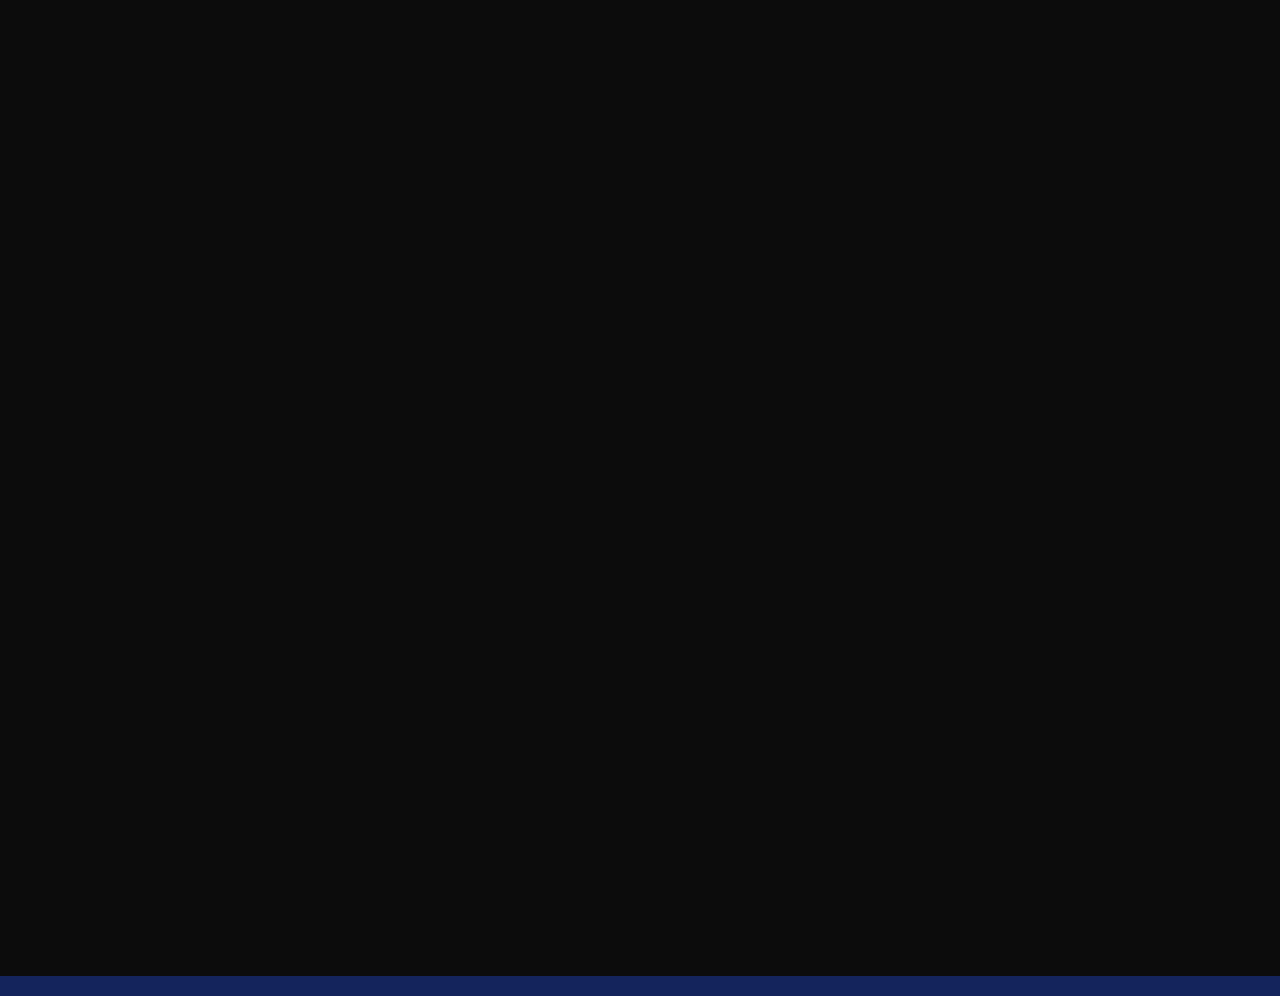
==== account.html @ 0c01b0b9 "Add files via upload" ====
<!DOCTYPE html>
<html lang="ja">
<head>
<meta charset="UTF-8">
<meta name="viewport" content="width=device-width, initial-scale=1.0, viewport-fit=cover">
<title>アカウント | ソノサポ</title>
<link rel="manifest" href="manifest.json">
<meta name="theme-color" content="#0C0C0C">
<meta name="apple-mobile-web-app-capable" content="yes">
<meta name="apple-mobile-web-app-status-bar-style" content="black-translucent">
<link rel="apple-touch-icon" href="assets/apple-touch-icon.png">
<link rel="icon" href="assets/favicon-64.png">
<link rel="preconnect" href="https://fonts.googleapis.com">
<link href="https://fonts.googleapis.com/css2?family=Bebas+Neue&family=Noto+Sans+JP:wght@400;500;700;900&family=JetBrains+Mono:wght@400;600&display=swap" rel="stylesheet">
<link rel="stylesheet" href="common.css">
<script src="https://cdn.jsdelivr.net/npm/@supabase/supabase-js@2.117.3"></script>
<script src="config.js"></script>
<script src="common.js"></script>
<style>
.box{background:var(--dark);border:1px solid var(--border);border-radius:16px;padding:16px;margin-bottom:14px;}
.box h2{font-size:14px;font-weight:800;margin-bottom:4px;}
.box .hint{margin-top:2px;}
.me{display:flex;align-items:center;gap:12px;margin-bottom:6px;}
.me .av{width:52px;height:52px;border-radius:50%;background:var(--orange);color:var(--black);font-weight:900;font-size:21px;display:flex;align-items:center;justify-content:center;flex-shrink:0;}
.me .nm{font-size:17px;font-weight:800;}
.me .un{font-size:12px;color:var(--muted);}
.kv{display:flex;justify-content:space-between;gap:10px;font-size:13px;padding:8px 0;border-top:1px solid var(--border);}
.kv span:first-child{color:var(--muted);}
.back{display:inline-flex;align-items:center;gap:2px;font-size:12px;font-weight:700;color:var(--muted);text-decoration:none;border:1px solid var(--border);border-radius:999px;padding:5px 11px 5px 7px;}
</style>
</head>
<body>

<div class="page-head">
  <div><a class="back" href="index.html"><svg width="16" height="16" viewBox="0 0 24 24" fill="none"><path d="M15 6l-6 6 6 6" stroke="currentColor" stroke-width="2.2" stroke-linecap="round" stroke-linejoin="round"/></svg>ホーム</a>
  <div class="page-title" style="margin-top:10px;">アカウント</div></div>
</div>

<div class="wrap">
  <!-- パスワード再設定（メールのリンクから来たとき） -->
  <div class="box hidden" id="recover-box" style="border-color:rgba(255,147,5,.5);">
    <h2>新しいパスワードを決める</h2>
    <label class="label">新しいパスワード（8文字以上）</label>
    <input class="field" type="password" id="rc-pass" autocomplete="new-password">
    <div class="msg" id="rc-msg"></div>
    <button class="btn" style="margin-top:12px;" id="rc-btn">保存する</button>
  </div>

  <div class="box">
    <div class="me"><div class="av" id="av"></div><div><div class="nm" id="nm"></div><div class="un" id="un"></div></div></div>
    <div class="kv"><span>大学</span><span id="kv-univ"></span></div>
    <div class="kv"><span>役割</span><span id="kv-role"></span></div>
  </div>

  <div class="box">
    <h2>プロフィール</h2>
    <label class="label">名前</label>
    <input class="field" id="p-name" maxlength="30">
    <div id="p-year-wrap"><label class="label">学年</label><select class="field" id="p-year"></select></div>
    <div class="hint">これから投稿するものに使われます（これまでの投稿の名前は変わりません）。</div>
    <div class="msg" id="p-msg"></div>
    <button class="btn" style="margin-top:12px;" id="p-save">保存する</button>
  </div>

  <div class="box hidden" id="group-box">
    <h2>団体名（エコー部の名前）</h2>
    <div class="hint">確認者（指導医）が、自分の大学の団体名を登録できます。ホームや「全国のエコー部」に表示されます。</div>
    <input class="field" id="g-name" maxlength="40" placeholder="例：K-PICS" style="margin-top:10px;">
    <div class="msg" id="g-msg"></div>
    <button class="btn" style="margin-top:12px;" id="g-save">保存する</button>
  </div>

  <div class="box" id="email-box">
    <h2>機種変更に備える（任意）</h2>
    <div id="email-anon">
      <div class="hint">いまは<b style="color:var(--text);">この端末だけ</b>でログインしている状態です。メールアドレスとパスワードを登録しておくと、機種変更しても同じアカウントで使えます。</div>
      <label class="label">メールアドレス</label>
      <input class="field" type="email" id="em" autocomplete="email">
      <div class="msg" id="em-msg"></div>
      <button class="btn ghost orange" style="margin-top:12px;" id="em-btn">確認メールを送る</button>
    </div>
    <div id="email-set" class="hidden">
      <div class="kv" style="border-top:none;"><span>メールアドレス</span><span id="em-now"></span></div>
      <label class="label">パスワードを設定・変更（8文字以上）</label>
      <input class="field" type="password" id="pw" autocomplete="new-password">
      <div class="msg" id="pw-msg"></div>
      <button class="btn ghost orange" style="margin-top:12px;" id="pw-btn">パスワードを保存</button>
      <div class="hint">新しい端末では、最初の画面の「メールアドレスでログイン」から入れます。</div>
    </div>
  </div>

  <a class="row-link hidden" id="admin-link" href="admin.html"><div class="row-ic">⚙️</div><div class="row-body"><div class="row-title">管理画面</div><div class="row-desc">大学・招待コード・ラベル</div></div></a>

  <div class="box">
    <h2>ログアウト</h2>
    <div class="hint" id="logout-hint"></div>
    <button class="btn danger" style="margin-top:12px;" id="logout">ログアウトする</button>
  </div>
  <div class="hint" style="text-align:center;margin-bottom:20px;" id="ver"></div>
</div>

<script>
function fill(){
  const me = SS.me;
  SS.$('#av').textContent = (me.name || '?').slice(0, 1);
  SS.$('#nm').textContent = me.name || '';
  SS.$('#un').textContent = SS.univLabel();
  SS.$('#kv-univ').textContent = SS.univ ? SS.univ.name : '—';
  SS.$('#kv-role').textContent = SS.ROLE_LABEL[me.role] + (me.role === 'member' && me.year ? '（' + SS.yearLabel(me.year) + '）' : '');
  SS.$('#p-name').value = me.name || '';
  SS.$('#p-year').innerHTML = '<option value="">—</option>' + SS.YEARS.map(([v, l]) => `<option value="${v}"${me.year === v ? ' selected' : ''}>${l}</option>`).join('');
  SS.$('#p-year-wrap').classList.toggle('hidden', me.role !== 'member');
  SS.$('#group-box').classList.toggle('hidden', !(SS.univ && SS.isStaff()));
  if(SS.univ) SS.$('#g-name').value = SS.univ.group_name || '';
  SS.$('#admin-link').classList.toggle('hidden', !SS.isAdmin());
  const anon = SS.user.is_anonymous && !SS.user.email;
  SS.$('#email-anon').classList.toggle('hidden', !anon);
  SS.$('#email-set').classList.toggle('hidden', anon);
  SS.$('#em-now').textContent = SS.user.email || SS.user.new_email || '';
  if(anon && SS.user.new_email) SS.msg('em-msg', SS.user.new_email + ' に確認メールを送っています。メールのリンクを開いたあと、このページでパスワードを決めてください。', 'info');
  SS.$('#logout-hint').innerHTML = anon
    ? '<b style="color:#FF8A8A;">注意：</b>メールアドレスを登録していないので、ログアウトすると<b style="color:var(--text);">このアカウントには二度と戻れません</b>。もう一度使うには招待コードが必要で、別のアカウントになります。'
    : 'ログアウトしたあとは、メールアドレスとパスワードでログインし直せます。';
  SS.$('#ver').textContent = 'ソノサポ ' + SS_CONFIG.APP_VERSION;
}

SS.$('#p-save').onclick = async () => {
  const name = SS.$('#p-name').value.trim(); if(!name){ SS.msg('p-msg', '名前を入力してください。'); return; }
  const row = { name }; if(SS.me.role === 'member') row.year = parseInt(SS.$('#p-year').value, 10) || null;
  const { error } = await sb.from('profiles').update(row).eq('id', SS.user.id);
  if(error){ SS.msg('p-msg', SS.friendly(error)); return; }
  Object.assign(SS.me, row); fill(); SS.msg('p-msg', '保存しました。', 'ok');
};
SS.$('#g-save').onclick = async () => {
  const g = SS.$('#g-name').value.trim() || null;
  const { data, error } = await sb.from('universities').update({ group_name: g }).eq('id', SS.univ.id).select();
  if(error || !data || !data.length){ SS.msg('g-msg', error ? SS.friendly(error) : '保存できませんでした（権限がありません）。'); return; }
  SS.univ.group_name = g; fill(); SS.msg('g-msg', '保存しました。', 'ok');
};
SS.$('#em-btn').onclick = async () => {
  const email = SS.$('#em').value.trim(); if(!email){ SS.msg('em-msg', 'メールアドレスを入力してください。'); return; }
  const { error } = await sb.auth.updateUser({ email }, { emailRedirectTo: new URL('account.html', location.href).href });
  if(error){ SS.msg('em-msg', SS.friendly(error)); return; }
  SS.msg('em-msg', '確認メールを送りました。メールのリンクを開いたら、このページに戻ってパスワードを決めてください（迷惑メールフォルダも確認を）。', 'ok');
};
SS.$('#pw-btn').onclick = async () => {
  const password = SS.$('#pw').value; if(password.length < 8){ SS.msg('pw-msg', '8文字以上にしてください。'); return; }
  const { error } = await sb.auth.updateUser({ password });
  if(error){ SS.msg('pw-msg', SS.friendly(error)); return; }
  SS.$('#pw').value = ''; SS.msg('pw-msg', 'パスワードを保存しました。', 'ok');
};
SS.$('#rc-btn').onclick = async () => {
  const password = SS.$('#rc-pass').value; if(password.length < 8){ SS.msg('rc-msg', '8文字以上にしてください。'); return; }
  const { error } = await sb.auth.updateUser({ password });
  if(error){ SS.msg('rc-msg', SS.friendly(error)); return; }
  SS.msg('rc-msg', '新しいパスワードを保存しました。', 'ok');
};
SS.$('#logout').onclick = async () => {
  const anon = SS.user.is_anonymous && !SS.user.email;
  if(!confirm(anon ? 'メールアドレス未登録のため、ログアウトするとこのアカウントに戻れなくなります。本当にログアウトしますか？' : 'ログアウトしますか？')) return;
  await sb.auth.signOut();
  location.replace('index.html');
};

SS.boot().then(() => {
  fill(); SS.tabbar('home');
  if(/type=recovery/.test(SS_INITIAL_HASH)) SS.$('#recover-box').classList.remove('hidden');
  sb.auth.onAuthStateChange(ev => { if(ev === 'PASSWORD_RECOVERY') SS.$('#recover-box').classList.remove('hidden'); });
  SS.reveal();
});
</script>
</body>
</html>
---- common.css ----
/* ================================================================
   ソノサポ 共通の見た目（全ページで使う）
   色：黒地 × アイコンのオレンジ × 多田先生イラストの紺
   ================================================================ */
:root{
  --orange:#FF9305; --orange-light:#FFB04D; --orange-dark:#C26E00; --orange-bg:rgba(255,147,5,.09);
  --navy:#14245C; --navy-2:#1C3274; --navy-light:#8FA6E8;
  --black:#0C0C0C; --dark:#141414; --card:#1A1A1A; --card-2:#202020;
  --border:#2A2A2A; --border-light:#363636;
  --text:#F2F2F2; --muted:#8E8E8E; --dim:#5A5A5A;
  --ok:#6CC58A; --ng:#F06060; --blue:#5AA7E8; --purple:#B49BE8;
  --ease:cubic-bezier(.16,1,.3,1);
  --tabbar-h:64px;
}
*{box-sizing:border-box;margin:0;padding:0;}
html{background:var(--black);-webkit-text-size-adjust:100%;}
body{
  background:var(--black);color:var(--text);
  font-family:"Noto Sans JP",system-ui,-apple-system,sans-serif;
  min-height:100vh;min-height:100dvh;-webkit-tap-highlight-color:transparent;
  line-height:1.6;
}
body.has-tabbar{padding-bottom:calc(var(--tabbar-h) + env(safe-area-inset-bottom) + 16px);}
img{max-width:100%;display:block;}
button,input,select,textarea{font-family:inherit;font-size:inherit;color:inherit;}
button{cursor:pointer;}
a{color:inherit;}
.bebas{font-family:"Bebas Neue",sans-serif;letter-spacing:.04em;}
.mono{font-family:"JetBrains Mono",monospace;}
.hidden{display:none !important;}
::-webkit-scrollbar{width:4px;height:4px;}
::-webkit-scrollbar-thumb{background:var(--border-light);}
:focus-visible{outline:2px solid var(--orange);outline-offset:2px;}

@keyframes fadeUp{from{opacity:0;transform:translateY(10px);}to{opacity:1;transform:none;}}
@keyframes sheetUp{from{opacity:0;transform:translateY(28px);}to{opacity:1;transform:none;}}
@keyframes spin{to{transform:rotate(360deg);}}
.fade-up{animation:fadeUp .45s var(--ease) both;}

/* ================================================================
   画面の切り替え（多田先生の幕）
   ================================================================ */
html.ss-boot{background:var(--navy);}
html.ss-boot body > *:not(#ss-curtain){visibility:hidden;}
html.ss-boot body{overflow:hidden;}
#ss-curtain{
  position:fixed;inset:0;z-index:5000;pointer-events:none;overflow:hidden;
  background:
    radial-gradient(120% 80% at 50% 108%, rgba(255,147,5,.22), transparent 58%),
    radial-gradient(90% 60% at 50% 0%, #1F3A86, transparent 70%),
    var(--navy);
  display:flex;flex-direction:column;align-items:center;justify-content:flex-end;
}
#ss-curtain .cur-brand{
  position:absolute;top:calc(18% + env(safe-area-inset-top));left:0;right:0;text-align:center;
}
#ss-curtain .cur-name{font-size:30px;font-weight:900;letter-spacing:.12em;color:#fff;}
#ss-curtain .cur-sub{font-family:"Bebas Neue",sans-serif;font-size:14px;letter-spacing:.32em;color:var(--orange-light);margin-top:4px;}
#ss-curtain .cur-doc{
  position:relative;height:min(58vh,520px);width:auto;max-width:92vw;object-fit:contain;
  filter:drop-shadow(0 18px 40px rgba(0,0,0,.35));
}
/* プローブから出る超音波の輪（プローブの位置＝画像の左上あたり） */
#ss-curtain .cur-waves{position:absolute;left:0;right:0;bottom:0;height:min(58vh,520px);pointer-events:none;}
#ss-curtain .cur-wave{
  position:absolute;left:calc(50% - min(58vh,520px)*0.35);top:5%;
  width:120px;height:120px;margin:-60px 0 0 -60px;border-radius:50%;
  border:2px solid rgba(255,147,5,.55);opacity:0;
}
#ss-curtain.in .cur-wave{animation:wave 1.5s var(--ease) infinite;}
#ss-curtain.in .cur-wave:nth-child(2){animation-delay:.5s;}
@keyframes wave{0%{transform:scale(.3);opacity:.9;}100%{transform:scale(2.6);opacity:0;}}
/* 入ってくるとき（下からスッと上がる） */
#ss-curtain.enter{animation:curIn .26s ease both;}
#ss-curtain.enter .cur-doc{animation:docUp .42s var(--ease) both;}
#ss-curtain.enter .cur-brand{animation:fadeUp .4s var(--ease) .05s both;}
@keyframes curIn{from{opacity:0;}to{opacity:1;}}
@keyframes docUp{from{transform:translateY(40%);}to{transform:none;}}
/* 出ていくとき（先生が手を振って下がる） */
#ss-curtain.leave{animation:curOut .42s ease .08s both;}
#ss-curtain.leave .cur-doc{animation:docDown .45s cubic-bezier(.5,0,.75,0) both;}
@keyframes curOut{to{opacity:0;}}
@keyframes docDown{to{transform:translateY(30%);}}
@media (prefers-reduced-motion:reduce){
  #ss-curtain.enter,#ss-curtain.enter .cur-doc,#ss-curtain.leave .cur-doc,#ss-curtain .cur-wave{animation:none !important;}
  #ss-curtain.leave{animation:curOut .2s ease both;}
}

/* ================================================================
   ヘッダー（各ページ上部）
   ================================================================ */
.page-head{
  position:relative;padding:calc(16px + env(safe-area-inset-top)) 18px 14px;
  max-width:680px;margin:0 auto;display:flex;align-items:center;justify-content:space-between;gap:10px;
}
.page-title{font-size:26px;font-weight:900;letter-spacing:.04em;line-height:1.2;}
.page-title .hl{color:var(--orange);}
.page-sub{font-family:"JetBrains Mono",monospace;font-size:10px;letter-spacing:.14em;color:var(--muted);margin-top:4px;}
.wrap{max-width:680px;margin:0 auto;padding:0 16px;}

/* ================================================================
   部品
   ================================================================ */
.btn{
  display:inline-flex;align-items:center;justify-content:center;gap:6px;
  border:none;border-radius:10px;padding:12px 16px;font-weight:700;font-size:14px;
  background:var(--orange);color:var(--black);transition:background .15s,transform .15s;
}
.btn:active{transform:scale(.98);}
.btn:disabled{background:var(--border);color:var(--dim);cursor:not-allowed;transform:none;}
.btn.block{width:100%;}
.btn.ghost{background:transparent;color:var(--text);border:1px solid var(--border-light);}
.btn.ghost.orange{color:var(--orange-light);border-color:rgba(255,147,5,.45);}
.btn.navy{background:var(--navy-2);color:#fff;}
.btn.danger{background:transparent;color:var(--ng);border:1px solid rgba(240,96,96,.45);}
.btn.sm{padding:7px 11px;font-size:12px;border-radius:8px;}
.icon-btn{
  width:38px;height:38px;border-radius:50%;flex-shrink:0;
  background:var(--card);border:1px solid var(--border);color:var(--muted);
  display:inline-flex;align-items:center;justify-content:center;position:relative;
}
.icon-btn:active{border-color:var(--orange);color:var(--orange);}
.icon-btn svg{width:18px;height:18px;}
.dot-badge{
  position:absolute;top:-3px;right:-3px;min-width:16px;height:16px;padding:0 4px;border-radius:999px;
  background:var(--orange);color:var(--black);font:700 9.5px/16px "JetBrains Mono",monospace;text-align:center;
}

.field{
  width:100%;background:var(--black);border:1px solid var(--border-light);border-radius:9px;
  color:var(--text);padding:11px 13px;font-size:15px;outline:none;transition:border-color .15s;
}
textarea.field{resize:vertical;min-height:90px;line-height:1.7;}
.field:focus{border-color:var(--orange);box-shadow:0 0 0 3px rgba(255,147,5,.12);}
.field::placeholder{color:var(--dim);}
.label{display:block;font-size:12px;color:var(--muted);margin:14px 0 6px;font-weight:700;}
.label .req{color:var(--ng);}
.hint{font-size:11.5px;color:var(--dim);line-height:1.7;margin-top:6px;}
.check{display:flex;align-items:flex-start;gap:9px;font-size:13px;color:var(--muted);margin-top:12px;cursor:pointer;line-height:1.6;}
.check input{width:18px;height:18px;accent-color:var(--orange);flex-shrink:0;margin-top:2px;}

.msg{display:none;margin-top:12px;font-size:12.5px;line-height:1.6;border-radius:8px;padding:10px 12px;}
.msg.show{display:block;}
.msg.ng{color:#FF8A8A;background:rgba(240,96,96,.1);border:1px solid rgba(240,96,96,.3);}
.msg.ok{color:#8FE0AB;background:rgba(108,197,138,.1);border:1px solid rgba(108,197,138,.35);}
.msg.info{color:var(--muted);background:var(--card);border:1px solid var(--border);}

.card{background:var(--card);border:1px solid var(--border);border-radius:16px;}
.empty{text-align:center;color:var(--muted);font-size:13px;padding:36px 12px;line-height:1.9;}
.loading{text-align:center;color:var(--dim);font-size:12px;padding:30px;}
.loading::before{content:"";display:inline-block;width:14px;height:14px;border:2px solid var(--border-light);border-top-color:var(--orange);border-radius:50%;animation:spin .8s linear infinite;vertical-align:-2px;margin-right:8px;}

.chip{
  display:inline-flex;align-items:center;gap:5px;white-space:nowrap;
  font-size:11px;font-weight:700;border-radius:999px;padding:3px 9px;line-height:1.5;
  border:1px solid var(--border-light);color:var(--muted);background:transparent;
}
.chip.on{background:var(--orange);border-color:var(--orange);color:var(--black);}
.chips{display:flex;gap:6px;flex-wrap:wrap;}
.chips.scroll{flex-wrap:nowrap;overflow-x:auto;scrollbar-width:none;padding-bottom:2px;}
.chips.scroll::-webkit-scrollbar{display:none;}
button.chip{padding:6px 12px;font-size:12px;}

.seg{display:flex;gap:4px;background:var(--dark);border:1px solid var(--border);padding:4px;border-radius:11px;}
.seg button{flex:1;white-space:nowrap;border:none;background:transparent;color:var(--muted);font-weight:700;font-size:13px;padding:8px 6px;border-radius:8px;}
.seg button.on{background:var(--orange);color:var(--black);}

/* 役割バッジ */
.role-badge{font-size:9.5px;font-weight:800;border-radius:5px;padding:1px 6px;letter-spacing:.02em;white-space:nowrap;}
.role-badge.reviewer{background:rgba(90,167,232,.16);color:var(--blue);border:1px solid rgba(90,167,232,.4);}
.role-badge.admin{background:rgba(255,147,5,.14);color:var(--orange-light);border:1px solid rgba(255,147,5,.4);}

/* ================================================================
   ボトムシート・モーダル
   ================================================================ */
.sheet-overlay{
  position:fixed;inset:0;z-index:700;display:none;align-items:flex-end;justify-content:center;
  background:rgba(0,0,0,.72);backdrop-filter:blur(5px);-webkit-backdrop-filter:blur(5px);
}
.sheet-overlay.open{display:flex;}
.sheet{
  width:100%;max-width:600px;max-height:90vh;max-height:90dvh;display:flex;flex-direction:column;
  background:var(--dark);border:1px solid var(--border);border-bottom:none;border-radius:22px 22px 0 0;
  animation:sheetUp .32s var(--ease) both;
}
@media (min-width:640px){
  .sheet-overlay{align-items:center;padding:20px;}
  .sheet{border-radius:18px;border-bottom:1px solid var(--border);}
}
.sheet-grab{width:38px;height:4px;border-radius:4px;background:var(--border-light);margin:10px auto 0;flex-shrink:0;}
.sheet-head{display:flex;align-items:center;justify-content:space-between;gap:10px;padding:12px 18px;border-bottom:1px solid var(--border);flex-shrink:0;}
.sheet-title{font-size:17px;font-weight:800;line-height:1.35;}
.sheet-sub{font-size:11px;color:var(--muted);margin-top:2px;}
.sheet-close{width:32px;height:32px;border-radius:9px;background:var(--card);border:1px solid var(--border);color:var(--muted);flex-shrink:0;}
.sheet-body{padding:16px 18px calc(22px + env(safe-area-inset-bottom));overflow-y:auto;-webkit-overflow-scrolling:touch;overscroll-behavior:contain;}

.row-link{
  display:flex;align-items:center;gap:12px;padding:13px 14px;margin-bottom:8px;
  background:var(--card);border:1px solid var(--border);border-radius:13px;text-decoration:none;color:var(--text);
}
.row-link:active{border-color:var(--orange);}
.row-ic{width:36px;height:36px;border-radius:11px;flex-shrink:0;display:flex;align-items:center;justify-content:center;background:var(--orange-bg);border:1px solid rgba(255,147,5,.25);color:var(--orange-light);}
.row-ic svg{width:17px;height:17px;}
.row-body{flex:1;min-width:0;}
.row-title{font-size:14px;font-weight:700;line-height:1.4;}
.row-desc{font-size:11.5px;color:var(--muted);margin-top:2px;line-height:1.55;}
.chev{color:var(--dim);flex-shrink:0;}

/* 画像 */
.thumbs{display:flex;flex-wrap:wrap;gap:6px;margin-top:10px;}
.thumbs img{width:92px;height:92px;object-fit:cover;border-radius:10px;border:1px solid var(--border-light);cursor:zoom-in;background:var(--card);}
.lightbox{position:fixed;inset:0;z-index:6000;background:rgba(0,0,0,.94);display:flex;align-items:center;justify-content:center;padding:14px;}
.lightbox img{max-width:100%;max-height:100%;object-fit:contain;border-radius:6px;}
.img-picks{display:flex;flex-wrap:wrap;gap:8px;margin-top:8px;}
.img-pick{position:relative;width:70px;height:70px;border-radius:10px;overflow:hidden;border:1px solid var(--border-light);}
.img-pick img{width:100%;height:100%;object-fit:cover;}
.img-pick button{position:absolute;top:3px;right:3px;width:20px;height:20px;border-radius:50%;border:none;background:rgba(0,0,0,.75);color:#fff;font-size:11px;line-height:1;}
.img-add{
  width:70px;height:70px;border-radius:10px;border:1.5px dashed rgba(255,147,5,.5);background:transparent;
  color:var(--orange-light);font-size:11px;font-weight:700;display:flex;flex-direction:column;align-items:center;justify-content:center;gap:2px;
}
.file-hidden{position:absolute;left:-9999px;width:1px;height:1px;opacity:0;}

/* トースト */
#ss-toast{
  position:fixed;left:50%;bottom:calc(var(--tabbar-h) + env(safe-area-inset-bottom) + 18px);transform:translateX(-50%) translateY(20px);
  background:#262626;border:1px solid var(--border-light);color:var(--text);font-size:13px;font-weight:700;
  padding:10px 16px;border-radius:999px;z-index:6500;opacity:0;pointer-events:none;transition:all .25s var(--ease);
  max-width:calc(100vw - 32px);text-align:center;
}
#ss-toast.show{opacity:1;transform:translateX(-50%);}

/* 右下の＋ボタン */
.fab{
  position:fixed;right:18px;bottom:calc(var(--tabbar-h) + env(safe-area-inset-bottom) + 16px);z-index:250;
  height:52px;padding:0 20px 0 16px;border-radius:999px;border:none;background:var(--orange);color:var(--black);
  font-weight:800;font-size:14px;display:flex;align-items:center;gap:6px;box-shadow:0 10px 26px rgba(0,0,0,.5);
}
.fab svg{width:20px;height:20px;}
@media (min-width:768px){ .fab{right:max(20px,calc(50% - 340px));} }

/* ================================================================
   下のタブバー
   ================================================================ */
.tabbar{
  position:fixed;left:0;right:0;bottom:0;z-index:300;
  background:rgba(18,18,18,.94);backdrop-filter:blur(14px);-webkit-backdrop-filter:blur(14px);
  border-top:1px solid var(--border);display:flex;padding-bottom:env(safe-area-inset-bottom);
}
@media (min-width:768px){
  .tabbar{left:50%;right:auto;width:min(100%,720px);transform:translateX(-50%);border:1px solid var(--border);border-bottom:none;border-radius:18px 18px 0 0;}
}
.tab{
  flex:1;display:flex;flex-direction:column;align-items:center;justify-content:center;gap:3px;
  min-height:var(--tabbar-h);padding:8px 4px;color:var(--dim);text-decoration:none;position:relative;
}
.tab svg{width:22px;height:22px;}
.tab span{font-size:10px;font-weight:700;}
.tab.on{color:var(--orange);}
.tab .dot-badge{top:6px;right:auto;left:calc(50% + 6px);}

/* 投稿者・参考になった（チャット／立ち上げ／カレンダー共通） */
.au{display:flex;align-items:center;gap:6px;flex-wrap:wrap;min-width:0;}
.au-name{font-size:12.5px;font-weight:700;color:var(--orange-light);}
.au-name.anon{color:var(--muted);}
.au-univ{font-size:11px;color:var(--muted);}
.au-time{font-size:10.5px;color:var(--dim);font-family:"JetBrains Mono",monospace;margin-left:auto;white-space:nowrap;}
.like-btn{
  display:inline-flex;align-items:center;gap:5px;border:1px solid var(--border-light);background:transparent;
  color:var(--muted);border-radius:999px;padding:5px 10px;font-size:11.5px;font-weight:700;
}
.like-btn b{font-family:"JetBrains Mono",monospace;font-weight:600;}
.like-btn.on{color:var(--orange-light);border-color:rgba(255,147,5,.5);background:var(--orange-bg);}
.text-body{font-size:14px;line-height:1.85;white-space:pre-wrap;word-break:break-word;}
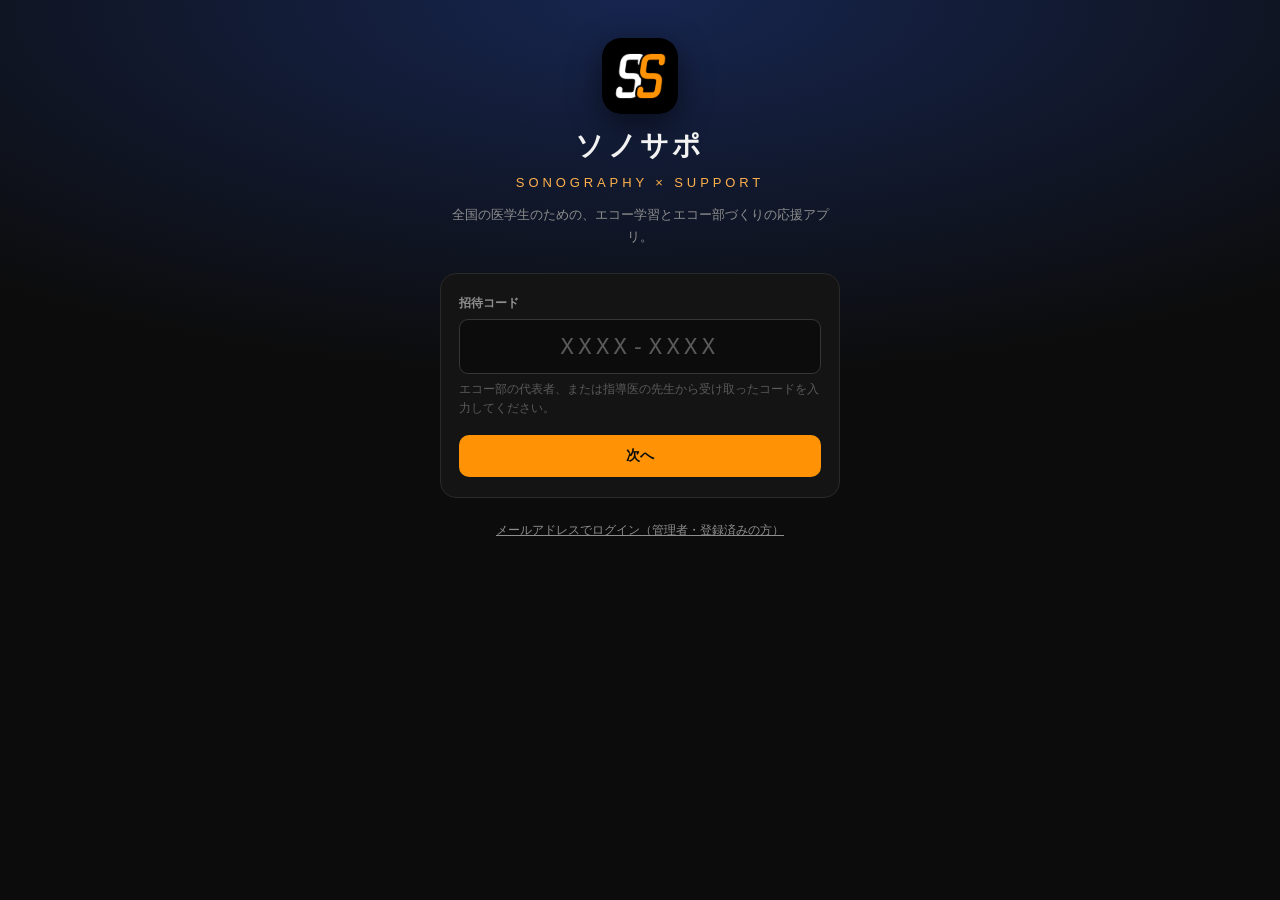
==== commit dbca3138: "Add files via upload" ====
--- a/account.html
+++ b/account.html
@@ -2,6 +2,8 @@
 <html lang="ja">
 <head>
 <meta charset="UTF-8">
+<!-- 安全のための決まり：このアプリが読み込んでよい場所を、自分のサイト・Supabase・Googleフォントだけに限る -->
+<meta http-equiv="Content-Security-Policy" content="default-src 'self'; script-src 'self' 'unsafe-inline'; style-src 'self' 'unsafe-inline' https://fonts.googleapis.com; font-src 'self' https://fonts.gstatic.com; img-src 'self' data: blob: https://gurbkfenumknfdnzxiuo.supabase.co; connect-src 'self' https://gurbkfenumknfdnzxiuo.supabase.co wss://gurbkfenumknfdnzxiuo.supabase.co; media-src 'self' blob: https://gurbkfenumknfdnzxiuo.supabase.co; worker-src 'self'; manifest-src 'self'; object-src 'none'; base-uri 'self'; form-action 'self'">
 <meta name="viewport" content="width=device-width, initial-scale=1.0, viewport-fit=cover">
 <title>アカウント | ソノサポ</title>
 <link rel="manifest" href="manifest.json">
@@ -13,7 +15,7 @@
 <link rel="preconnect" href="https://fonts.googleapis.com">
 <link href="https://fonts.googleapis.com/css2?family=Bebas+Neue&family=Noto+Sans+JP:wght@400;500;700;900&family=JetBrains+Mono:wght@400;600&display=swap" rel="stylesheet">
 <link rel="stylesheet" href="common.css">
-<script src="https://cdn.jsdelivr.net/npm/@supabase/supabase-js@2.117.3"></script>
+<script src="vendor/supabase-js-2.117.3.js"></script>
 <script src="config.js"></script>
 <script src="common.js"></script>
 <style>
@@ -30,6 +32,7 @@
 </style>
 </head>
 <body>
+<script>SS.earlyCurtain();</script>
 
 <div class="page-head">
   <div><a class="back" href="index.html"><svg width="16" height="16" viewBox="0 0 24 24" fill="none"><path d="M15 6l-6 6 6 6" stroke="currentColor" stroke-width="2.2" stroke-linecap="round" stroke-linejoin="round"/></svg>ホーム</a>
@@ -57,7 +60,7 @@
     <label class="label">名前</label>
     <input class="field" id="p-name" maxlength="30">
     <div id="p-year-wrap"><label class="label">学年</label><select class="field" id="p-year"></select></div>
-    <div class="hint">これから投稿するものに使われます（これまでの投稿の名前は変わりません）。</div>
+    <div class="hint">チャットなどに投稿したときに、全国の参加者に表示されます。<b style="color:var(--text);">本名でなくてもOK</b>（ニックネーム可）。これから投稿するものに使われます（これまでの投稿の名前は変わりません）。</div>
     <div class="msg" id="p-msg"></div>
     <button class="btn" style="margin-top:12px;" id="p-save">保存する</button>
   </div>
@@ -91,12 +94,37 @@
 
   <a class="row-link hidden" id="admin-link" href="admin.html"><div class="row-ic">⚙️</div><div class="row-body"><div class="row-title">管理画面</div><div class="row-desc">大学・招待コード・ラベル</div></div></a>
 
+  <div class="box" id="push-box">
+    <h2>スマホに通知を受け取る（プッシュ通知）</h2>
+    <div class="hint">自分の質問・相談に回答がついたときなどに、LINE のようにロック画面へ通知が届きます。<b style="color:var(--text);">この端末だけ</b>の設定です。</div>
+    <div class="msg show info" id="push-state" style="margin-top:10px;">確認しています…</div>
+    <button class="btn" style="margin-top:12px;" id="push-on">通知を受け取る</button>
+    <button class="btn ghost" style="margin-top:12px;" id="push-off">通知を止める</button>
+    <div class="msg" id="push-msg"></div>
+  </div>
+
   <div class="box">
     <h2>ログアウト</h2>
     <div class="hint" id="logout-hint"></div>
     <button class="btn danger" style="margin-top:12px;" id="logout">ログアウトする</button>
   </div>
-  <div class="hint" style="text-align:center;margin-bottom:20px;" id="ver"></div>
+  <div class="box" id="leave-box" style="border-color:rgba(240,96,96,.35);">
+    <h2>退会する</h2>
+    <div class="hint">退会すると、次のものが<b style="color:var(--text);">すぐに削除され、元に戻せません</b>。</div>
+    <ul style="font-size:12.5px;color:var(--muted);line-height:1.9;margin:6px 0 0 1.2em;">
+      <li>名前・学年などのプロフィール</li>
+      <li>認定アプリの記録と、提出したエコー画像</li>
+      <li>あなたへの通知、ログイン情報</li>
+    </ul>
+    <div class="hint" style="margin-top:8px;">チャットの質問・回答、エピソード、コメントなどの投稿は、他の人の役に立つので、名前を「<b style="color:var(--text);">退会したメンバー</b>」に変えて残ります。消したい投稿は、先にご自身で削除してください。</div>
+    <label class="label">確認のため「退会」と入力してください</label>
+    <input class="field" id="leave-word" autocomplete="off" placeholder="退会">
+    <div class="msg" id="leave-msg"></div>
+    <button class="btn danger" style="margin-top:12px;" id="leave-btn">退会する</button>
+  </div>
+  <div class="hint" style="text-align:center;margin-bottom:6px;" id="ver"></div>
+  <div style="text-align:center;margin-bottom:8px;"><a href="legal.html" style="font-size:11.5px;color:var(--muted);">規約とポリシー・安全について</a></div>
+  <button type="button" class="join-link" style="display:block;margin:0 auto 24px;background:none;border:none;color:var(--dim);font-size:11.5px;text-decoration:underline;" onclick="SS.showDiag()">表示がおかしいとき：表示の診断</button>
 </div>
 
 <script>
@@ -162,8 +190,70 @@
   location.replace('index.html');
 };
 
+// ---------- プッシュ通知 ----------
+const PUSH_TEXT = {
+  install: 'iPhone では、ホーム画面に追加したソノサポのアイコンから開いたときだけ設定できます。',
+  unsupported: 'この端末・ブラウザはプッシュ通知に対応していません。',
+  denied: '通知がブロックされています。端末の「設定」→「通知」から、ソノサポの通知を許可してください。',
+  notready: '運営がプッシュ通知の準備をしているところです。もう少しお待ちください。',
+  on: '✓ この端末で通知を受け取っています。',
+  off: 'いまは通知を受け取っていません。',
+};
+async function drawPush(){
+  let st = 'unsupported';
+  try{ st = await SS.push.state(); }catch(e){}
+  const el = SS.$('#push-state');
+  el.textContent = PUSH_TEXT[st]; el.className = 'msg show ' + (st === 'on' ? 'ok' : 'info');
+  SS.$('#push-on').classList.toggle('hidden', st !== 'off');
+  SS.$('#push-off').classList.toggle('hidden', st !== 'on');
+}
+SS.$('#push-on').onclick = async () => {
+  SS.msg('push-msg');
+  try{ await SS.push.enable(); SS.msg('push-msg', '設定しました。', 'ok'); }
+  catch(e){ SS.msg('push-msg', SS.friendly(e)); }
+  drawPush();
+};
+SS.$('#push-off').onclick = async () => {
+  try{ await SS.push.disable(); }catch(e){}
+  drawPush();
+};
+
+// ---------- 退会 ----------
+// 認定アプリの画像（cert-images の自分のフォルダ）を全部消してから、データベースの退会処理を呼ぶ
+async function listAll(bucket, prefix, depth){
+  const out = [];
+  const { data } = await sb.storage.from(bucket).list(prefix, { limit: 1000 });
+  for(const f of data || []){
+    const path = prefix + '/' + f.name;
+    if(f.id) out.push(path);                                   // ファイル
+    else if(depth > 0) out.push(...await listAll(bucket, path, depth - 1));   // フォルダ
+  }
+  return out;
+}
+SS.$('#leave-btn').onclick = async () => {
+  SS.msg('leave-msg');
+  if(SS.isAdmin()){ SS.msg('leave-msg', '管理者アカウントは、ここからは退会できません。'); return; }
+  if(SS.$('#leave-word').value.trim() !== '退会'){ SS.msg('leave-msg', '確認のため「退会」と入力してください。'); return; }
+  if(!confirm('本当に退会しますか？\nプロフィールと認定アプリの記録・画像は削除され、元に戻せません。')) return;
+  const btn = SS.$('#leave-btn'); btn.disabled = true; btn.textContent = '退会しています…';
+  try{
+    try{ await SS.push.disable(); }catch(e){}
+    const paths = await listAll('cert-images', SS.user.id, 4);
+    for(let i = 0; i < paths.length; i += 100) await sb.storage.from('cert-images').remove(paths.slice(i, i + 100));
+    const { error } = await sb.rpc('delete_my_account');
+    if(error) throw error;
+    await sb.auth.signOut().catch(() => {});
+    try{ localStorage.clear(); sessionStorage.clear(); }catch(e){}
+    alert('退会しました。これまで使ってくださって、ありがとうございました。');
+    location.replace('index.html');
+  }catch(e){
+    SS.msg('leave-msg', SS.friendly(e)); btn.disabled = false; btn.textContent = '退会する';
+  }
+};
+
 SS.boot().then(() => {
-  fill(); SS.tabbar('home');
+  fill(); SS.tabbar('home'); drawPush();
+  SS.$('#leave-box').classList.toggle('hidden', SS.isAdmin());
   if(/type=recovery/.test(SS_INITIAL_HASH)) SS.$('#recover-box').classList.remove('hidden');
   sb.auth.onAuthStateChange(ev => { if(ev === 'PASSWORD_RECOVERY') SS.$('#recover-box').classList.remove('hidden'); });
   SS.reveal();
--- a/common.css
+++ b/common.css
@@ -2,7 +2,7 @@
    ソノサポ 共通の見た目（全ページで使う）
    色：黒地 × アイコンのオレンジ × 多田先生イラストの紺
    ================================================================ */
-:root{
+:root{--ss-top:env(safe-area-inset-top,0px);--ss-gap:0px;
   --orange:#FF9305; --orange-light:#FFB04D; --orange-dark:#C26E00; --orange-bg:rgba(255,147,5,.09);
   --navy:#14245C; --navy-2:#1C3274; --navy-light:#8FA6E8;
   --black:#0C0C0C; --dark:#141414; --card:#1A1A1A; --card-2:#202020;
@@ -13,8 +13,9 @@
   --tabbar-h:64px;
 }
 *{box-sizing:border-box;margin:0;padding:0;}
-html{background:var(--black);-webkit-text-size-adjust:100%;}
+html{background:var(--black);-webkit-text-size-adjust:100%;overscroll-behavior-y:none;}
 body{
+  overscroll-behavior-y:none;
   background:var(--black);color:var(--text);
   font-family:"Noto Sans JP",system-ui,-apple-system,sans-serif;
   min-height:100vh;min-height:100dvh;-webkit-tap-highlight-color:transparent;
@@ -41,10 +42,11 @@
    画面の切り替え（多田先生の幕）
    ================================================================ */
 html.ss-boot{background:var(--navy);}
+html.ss-boot.ss-boot-car{background:#000;}
 html.ss-boot body > *:not(#ss-curtain){visibility:hidden;}
 html.ss-boot body{overflow:hidden;}
 #ss-curtain{
-  position:fixed;inset:0;z-index:5000;pointer-events:none;overflow:hidden;
+  position:fixed;inset:0;bottom:calc(-1 * var(--ss-gap));z-index:5000;pointer-events:none;overflow:hidden;
   background:
     radial-gradient(120% 80% at 50% 108%, rgba(255,147,5,.22), transparent 58%),
     radial-gradient(90% 60% at 50% 0%, #1F3A86, transparent 70%),
@@ -52,13 +54,12 @@
   display:flex;flex-direction:column;align-items:center;justify-content:flex-end;
 }
 #ss-curtain .cur-brand{
-  position:absolute;top:calc(18% + env(safe-area-inset-top));left:0;right:0;text-align:center;
+  position:absolute;top:calc(18% + var(--ss-top));left:0;right:0;text-align:center;
 }
 #ss-curtain .cur-name{font-size:30px;font-weight:900;letter-spacing:.12em;color:#fff;}
 #ss-curtain .cur-sub{font-family:"Bebas Neue",sans-serif;font-size:14px;letter-spacing:.32em;color:var(--orange-light);margin-top:4px;}
 #ss-curtain .cur-doc{
-  position:relative;height:min(58vh,520px);width:auto;max-width:92vw;object-fit:contain;
-  filter:drop-shadow(0 18px 40px rgba(0,0,0,.35));
+  position:relative;height:min(58vh,520px);width:auto;max-width:92vw;object-fit:contain;will-change:transform;
 }
 /* プローブから出る超音波の輪（プローブの位置＝画像の左上あたり） */
 #ss-curtain .cur-waves{position:absolute;left:0;right:0;bottom:0;height:min(58vh,520px);pointer-events:none;}
@@ -71,26 +72,26 @@
 #ss-curtain.in .cur-wave:nth-child(2){animation-delay:.5s;}
 @keyframes wave{0%{transform:scale(.3);opacity:.9;}100%{transform:scale(2.6);opacity:0;}}
 /* 入ってくるとき（下からスッと上がる） */
-#ss-curtain.enter{animation:curIn .26s ease both;}
+#ss-curtain:not(.car).enter{animation:curIn .26s ease both;}
 #ss-curtain.enter .cur-doc{animation:docUp .42s var(--ease) both;}
 #ss-curtain.enter .cur-brand{animation:fadeUp .4s var(--ease) .05s both;}
 @keyframes curIn{from{opacity:0;}to{opacity:1;}}
-@keyframes docUp{from{transform:translateY(40%);}to{transform:none;}}
+@keyframes docUp{from{transform:translate3d(0,40%,0);}to{transform:translate3d(0,0,0);}}
 /* 出ていくとき（先生が手を振って下がる） */
-#ss-curtain.leave{animation:curOut .42s ease .08s both;}
+#ss-curtain:not(.car).leave{animation:curOut .42s ease .08s both;}
 #ss-curtain.leave .cur-doc{animation:docDown .45s cubic-bezier(.5,0,.75,0) both;}
 @keyframes curOut{to{opacity:0;}}
-@keyframes docDown{to{transform:translateY(30%);}}
+@keyframes docDown{from{transform:translate3d(0,0,0);}to{transform:translate3d(0,30%,0);}}
 @media (prefers-reduced-motion:reduce){
   #ss-curtain.enter,#ss-curtain.enter .cur-doc,#ss-curtain.leave .cur-doc,#ss-curtain .cur-wave{animation:none !important;}
-  #ss-curtain.leave{animation:curOut .2s ease both;}
+  #ss-curtain:not(.car).leave{animation:curOut .2s ease both;}
 }
 
 /* ================================================================
    ヘッダー（各ページ上部）
    ================================================================ */
 .page-head{
-  position:relative;padding:calc(16px + env(safe-area-inset-top)) 18px 14px;
+  position:relative;padding:calc(16px + var(--ss-top)) 18px 14px;
   max-width:680px;margin:0 auto;display:flex;align-items:center;justify-content:space-between;gap:10px;
 }
 .page-title{font-size:26px;font-weight:900;letter-spacing:.04em;line-height:1.2;}
@@ -174,7 +175,7 @@
    ボトムシート・モーダル
    ================================================================ */
 .sheet-overlay{
-  position:fixed;inset:0;z-index:700;display:none;align-items:flex-end;justify-content:center;
+  position:fixed;inset:0;bottom:calc(-1 * var(--ss-gap));z-index:700;display:none;align-items:flex-end;justify-content:center;
   background:rgba(0,0,0,.72);backdrop-filter:blur(5px);-webkit-backdrop-filter:blur(5px);
 }
 .sheet-overlay.open{display:flex;}
@@ -209,7 +210,7 @@
 /* 画像 */
 .thumbs{display:flex;flex-wrap:wrap;gap:6px;margin-top:10px;}
 .thumbs img{width:92px;height:92px;object-fit:cover;border-radius:10px;border:1px solid var(--border-light);cursor:zoom-in;background:var(--card);}
-.lightbox{position:fixed;inset:0;z-index:6000;background:rgba(0,0,0,.94);display:flex;align-items:center;justify-content:center;padding:14px;}
+.lightbox{position:fixed;inset:0;bottom:calc(-1 * var(--ss-gap));z-index:6000;background:rgba(0,0,0,.94);display:flex;align-items:center;justify-content:center;padding:14px;}
 .lightbox img{max-width:100%;max-height:100%;object-fit:contain;border-radius:6px;}
 .img-picks{display:flex;flex-wrap:wrap;gap:8px;margin-top:8px;}
 .img-pick{position:relative;width:70px;height:70px;border-radius:10px;overflow:hidden;border:1px solid var(--border-light);}
@@ -223,7 +224,7 @@
 
 /* トースト */
 #ss-toast{
-  position:fixed;left:50%;bottom:calc(var(--tabbar-h) + env(safe-area-inset-bottom) + 18px);transform:translateX(-50%) translateY(20px);
+  position:fixed;left:50%;bottom:calc(var(--tabbar-h) + env(safe-area-inset-bottom) + 18px - var(--ss-gap));transform:translateX(-50%) translateY(20px);
   background:#262626;border:1px solid var(--border-light);color:var(--text);font-size:13px;font-weight:700;
   padding:10px 16px;border-radius:999px;z-index:6500;opacity:0;pointer-events:none;transition:all .25s var(--ease);
   max-width:calc(100vw - 32px);text-align:center;
@@ -232,7 +233,7 @@
 
 /* 右下の＋ボタン */
 .fab{
-  position:fixed;right:18px;bottom:calc(var(--tabbar-h) + env(safe-area-inset-bottom) + 16px);z-index:250;
+  position:fixed;right:18px;bottom:calc(var(--tabbar-h) + env(safe-area-inset-bottom) + 16px - var(--ss-gap));z-index:250;
   height:52px;padding:0 20px 0 16px;border-radius:999px;border:none;background:var(--orange);color:var(--black);
   font-weight:800;font-size:14px;display:flex;align-items:center;gap:6px;box-shadow:0 10px 26px rgba(0,0,0,.5);
 }
@@ -243,10 +244,12 @@
    下のタブバー
    ================================================================ */
 .tabbar{
-  position:fixed;left:0;right:0;bottom:0;z-index:300;
+  position:fixed;left:0;right:0;bottom:calc(-1 * var(--ss-gap));z-index:300;
   background:rgba(18,18,18,.94);backdrop-filter:blur(14px);-webkit-backdrop-filter:blur(14px);
   border-top:1px solid var(--border);display:flex;padding-bottom:env(safe-area-inset-bottom);
 }
+/* 下に引っぱったとき（iPhone のバウンド）にタブバーの下がすけて「浮いて」見えないよう、下へ色をのばす */
+.tabbar::after{content:"";position:absolute;left:0;right:0;top:100%;height:200px;background:#121212;pointer-events:none;}
 @media (min-width:768px){
   .tabbar{left:50%;right:auto;width:min(100%,720px);transform:translateX(-50%);border:1px solid var(--border);border-bottom:none;border-radius:18px 18px 0 0;}
 }
@@ -272,3 +275,142 @@
 .like-btn b{font-family:"JetBrains Mono",monospace;font-weight:600;}
 .like-btn.on{color:var(--orange-light);border-color:rgba(255,147,5,.5);background:var(--orange-bg);}
 .text-body{font-size:14px;line-height:1.85;white-space:pre-wrap;word-break:break-word;}
+
+/* ================================================================
+   画面の切り替え：SS-7（車は左向き＝右から左へ走る）
+   ・ふだんの見た目＝「止まっている」状態
+   ・.enter … 入ってくる動き（前のページ）
+   ・.leave … 出ていく動き（次のページ）
+   ================================================================ */
+/* なめらかに動かすため、動かすのは「位置（transform）」と「透明度（opacity）」だけにしている。
+   ぼかし・明るさ・切り抜きのアニメーションは、iPhone で処理が追いつかずガクガクする原因になるので使わない。 */
+#ss-curtain.car{display:block;background:#000;--cw:min(104vw,820px);}
+#ss-curtain.car .cc-bg{position:absolute;inset:-2px;background:#000;will-change:transform,opacity;}
+#ss-curtain.car .cc-stage{position:absolute;left:50%;top:46%;width:var(--cw);transform:translate3d(-50%,-50%,0);will-change:transform;backface-visibility:hidden;}
+#ss-curtain.car .cc-car{position:relative;width:100%;height:auto;display:block;}
+#ss-curtain.car .cc-ghost{position:absolute;left:0;top:0;width:100%;opacity:0;will-change:transform,opacity;}
+#ss-curtain.car .cc-road{display:none;}
+#ss-curtain.car .cc-tag{position:absolute;left:0;right:0;top:calc(46% + var(--cw)*.16 + 22px);text-align:center;
+  font-family:"Bebas Neue",sans-serif;font-size:15px;letter-spacing:.32em;color:var(--orange-light);will-change:opacity;}
+#ss-curtain.car .cc-lines,#ss-curtain.car .cc-stripes,#ss-curtain.car .cc-floor,#ss-curtain.car .cc-trail{display:none;}
+/* スピード線（景色が右へ流れていく） */
+#ss-curtain.car .cc-lines{position:absolute;inset:0;overflow:hidden;pointer-events:none;will-change:opacity;}
+#ss-curtain.car .cc-lines i{position:absolute;left:0;height:2px;width:46vw;border-radius:2px;will-change:transform;
+  background:linear-gradient(90deg,transparent,rgba(255,147,5,.9),transparent);animation:streak .55s linear infinite;}
+#ss-curtain.car .cc-lines i:nth-child(1){top:14%;animation-delay:-.1s;}
+#ss-curtain.car .cc-lines i:nth-child(2){top:23%;animation-delay:-.35s;width:30vw;background:linear-gradient(90deg,transparent,rgba(255,255,255,.7),transparent);}
+#ss-curtain.car .cc-lines i:nth-child(3){top:31%;animation-delay:-.22s;}
+#ss-curtain.car .cc-lines i:nth-child(4){top:38%;animation-delay:-.48s;height:1px;}
+#ss-curtain.car .cc-lines i:nth-child(5){top:57%;animation-delay:-.05s;width:60vw;}
+#ss-curtain.car .cc-lines i:nth-child(6){top:63%;animation-delay:-.3s;height:1px;background:linear-gradient(90deg,transparent,rgba(255,255,255,.6),transparent);}
+#ss-curtain.car .cc-lines i:nth-child(7){top:71%;animation-delay:-.42s;}
+#ss-curtain.car .cc-lines i:nth-child(8){top:80%;animation-delay:-.15s;width:34vw;}
+#ss-curtain.car .cc-lines i:nth-child(9){top:88%;animation-delay:-.27s;height:1px;}
+@keyframes streak{from{transform:translate3d(-60vw,0,0);}to{transform:translate3d(130vw,0,0);}}
+
+/* 共通の動き */
+@keyframes ccBgIn{from{opacity:0;}to{opacity:1;}}
+@keyframes ccCarIn{from{transform:translate3d(calc(-50% + 115vw),-50%,0);}to{transform:translate3d(-50%,-50%,0);}}
+@keyframes ccCarOut{from{transform:translate3d(-50%,-50%,0);}to{transform:translate3d(calc(-50% - 140vw),-50%,0);}}
+@keyframes ccGhost{0%{opacity:0;transform:translate3d(0,0,0);}20%{opacity:.35;transform:translate3d(9%,0,0);}100%{opacity:0;transform:translate3d(22%,0,0);}}
+@keyframes ccSlideIn{from{transform:translate3d(101%,0,0);}to{transform:translate3d(0,0,0);}}
+@keyframes ccSlideOut{from{transform:translate3d(0,0,0);}to{transform:translate3d(-101%,0,0);}}
+@keyframes ccFade{from{opacity:1;}to{opacity:0;}}
+/* 幕の土台（黒）は、出ていくときに一緒に透明にする */
+#ss-curtain.car.leave{animation:ccFade .25s linear .38s both;}
+
+/* ---------- dash ---------- */
+#ss-curtain.p-dash .cc-lines{display:block;}
+#ss-curtain.p-dash.enter{animation:ccBgIn .18s linear both;}
+#ss-curtain.p-dash.enter .cc-lines{animation:ccBgIn .2s linear both;}
+#ss-curtain.p-dash.enter .cc-stage{animation:ccCarIn .44s cubic-bezier(.15,.85,.25,1.04) .04s both;}
+#ss-curtain.p-dash.enter .cc-tag{animation:ccBgIn .25s linear .25s both;}
+#ss-curtain.p-dash.leave .cc-stage{animation:ccCarOut .42s cubic-bezier(.65,0,.95,.45) both;}
+#ss-curtain.p-dash.leave .cc-ghost{animation:ccGhost .42s linear both;}
+#ss-curtain.p-dash.leave .cc-lines{animation:ccFade .3s linear .1s both;}
+#ss-curtain.p-dash.leave .cc-tag{animation:ccFade .15s linear both;}
+
+/* ---------- glow ---------- */
+#ss-curtain.p-glow .cc-floor{display:block;position:absolute;left:8%;right:8%;top:calc(46% + var(--cw)*.15);height:3px;border-radius:3px;will-change:transform,opacity;
+  background:linear-gradient(90deg,transparent,#FF9305 20%,#FFD08A 50%,#FF9305 80%,transparent);box-shadow:0 0 28px 8px rgba(255,147,5,.45);}
+#ss-curtain.p-glow .cc-trail{display:block;position:absolute;left:62%;top:42%;height:16%;width:150vw;transform-origin:left center;transform:scaleX(0);will-change:transform,opacity;
+  background:linear-gradient(90deg,rgba(255,147,5,.7),rgba(255,147,5,.18) 35%,transparent);border-radius:999px;}
+#ss-curtain.p-glow.enter{animation:ccBgIn .16s linear both;}
+#ss-curtain.p-glow.enter .cc-car{animation:lightsOn .5s linear both;}
+#ss-curtain.p-glow.enter .cc-floor{animation:floorIn .45s cubic-bezier(.2,.8,.2,1) .1s both;}
+#ss-curtain.p-glow.enter .cc-tag{animation:ccBgIn .25s linear .25s both;}
+@keyframes lightsOn{0%{opacity:0;}40%{opacity:.3;}50%{opacity:.1;}62%{opacity:1;}100%{opacity:1;}}
+@keyframes floorIn{from{transform:scaleX(0);opacity:0;}to{transform:scaleX(1);opacity:1;}}
+#ss-curtain.p-glow.leave .cc-stage{animation:ccCarOut .4s cubic-bezier(.7,0,.95,.4) .05s both;}
+#ss-curtain.p-glow.leave .cc-trail{animation:trail .45s cubic-bezier(.3,0,.3,1) both;}
+@keyframes trail{0%{transform:scaleX(0);opacity:1;}50%{transform:scaleX(1);opacity:1;}100%{transform:scaleX(1);opacity:0;}}
+#ss-curtain.p-glow.leave .cc-floor{animation:ccFade .2s linear .05s both;}
+#ss-curtain.p-glow.leave .cc-tag{animation:ccFade .15s linear both;}
+
+/* ---------- stripes ---------- */
+#ss-curtain.p-stripes{background:#0C0C0C;}
+#ss-curtain.p-stripes .cc-bg{background:#0C0C0C;}
+#ss-curtain.p-stripes .cc-stripes{display:block;position:absolute;inset:0;overflow:hidden;}
+#ss-curtain.p-stripes .cc-stripes i{position:absolute;top:-10%;bottom:-10%;width:22vw;transform:skewX(-18deg);will-change:transform;}
+#ss-curtain.p-stripes .cc-stripes i:nth-child(1){left:18%;background:#FF9305;}
+#ss-curtain.p-stripes .cc-stripes i:nth-child(2){left:calc(18% + 24vw);width:7vw;background:#F2F2F2;}
+#ss-curtain.p-stripes .cc-stripes i:nth-child(3){left:calc(18% + 33vw);width:12vw;background:#2A4AA8;}
+/* 車が走る黒いコース（車の画像の黒い背景と一体になる） */
+#ss-curtain.p-stripes .cc-road{display:block;position:absolute;left:0;right:0;top:calc(46% - var(--cw)*.2);height:calc(var(--cw)*.4);background:#000;will-change:transform;
+  border-top:2px solid rgba(255,255,255,.85);border-bottom:2px solid rgba(255,255,255,.85);box-shadow:0 0 0 6px #000;}
+#ss-curtain.p-stripes .cc-road::before,#ss-curtain.p-stripes .cc-road::after{content:"";position:absolute;left:0;right:0;height:4px;
+  background:repeating-linear-gradient(90deg,#FF9305 0 18px,transparent 18px 34px);}
+#ss-curtain.p-stripes .cc-road::before{top:6px;} #ss-curtain.p-stripes .cc-road::after{bottom:6px;}
+#ss-curtain.p-stripes.enter{animation:ccBgIn .16s linear both;}
+#ss-curtain.p-stripes.enter .cc-road{animation:ccSlideIn .26s cubic-bezier(.3,0,.2,1) .04s both;}
+#ss-curtain.p-stripes.enter .cc-stripes i{animation:stripeIn .32s cubic-bezier(.2,.8,.2,1) both;}
+#ss-curtain.p-stripes.enter .cc-stripes i:nth-child(2){animation-delay:.05s;}
+#ss-curtain.p-stripes.enter .cc-stripes i:nth-child(3){animation-delay:.1s;}
+@keyframes stripeIn{from{transform:translate3d(120vw,0,0) skewX(-18deg);}to{transform:translate3d(0,0,0) skewX(-18deg);}}
+#ss-curtain.p-stripes.enter .cc-stage{animation:ccCarIn .42s cubic-bezier(.15,.85,.25,1.04) .08s both;}
+#ss-curtain.p-stripes.enter .cc-tag{animation:ccBgIn .25s linear .25s both;}
+#ss-curtain.p-stripes.leave .cc-stage{animation:ccCarOut .4s cubic-bezier(.65,0,.95,.45) both;}
+#ss-curtain.p-stripes.leave .cc-ghost{animation:ccGhost .4s linear both;}
+#ss-curtain.p-stripes.leave .cc-road{animation:ccSlideOut .36s cubic-bezier(.5,0,.4,1) .14s both;}
+#ss-curtain.p-stripes.leave .cc-stripes i{animation:stripeOut .38s cubic-bezier(.6,0,.4,1) .06s both;}
+#ss-curtain.p-stripes.leave .cc-stripes i:nth-child(2){animation-delay:.11s;}
+#ss-curtain.p-stripes.leave .cc-stripes i:nth-child(3){animation-delay:.16s;}
+@keyframes stripeOut{from{transform:translate3d(0,0,0) skewX(-18deg);}to{transform:translate3d(-140vw,0,0) skewX(-18deg);}}
+#ss-curtain.p-stripes.leave .cc-tag{animation:ccFade .15s linear both;}
+
+/* ---------- city（車は背景の写真に入っている） ---------- */
+#ss-curtain.p-city{background:#05070F;}
+#ss-curtain.p-city .cc-bg{background:radial-gradient(120% 70% at 50% 50%, #1A2140 0%, #05070F 70%);overflow:hidden;transform-origin:50% 56%;}
+#ss-curtain.p-city .cc-bg::after{content:"";position:absolute;left:50%;top:50%;width:122vw;aspect-ratio:16/9;transform:translate(-50%,-50%);
+  background:url("assets/car-city.webp") center / cover no-repeat;
+  -webkit-mask-image:linear-gradient(transparent, #000 14%, #000 86%, transparent);mask-image:linear-gradient(transparent, #000 14%, #000 86%, transparent);}
+#ss-curtain.p-city .cc-stage{display:none;}
+#ss-curtain.p-city .cc-lines{display:block;opacity:0;}
+#ss-curtain.p-city .cc-tag{top:auto;bottom:calc(14% + env(safe-area-inset-bottom) + var(--ss-gap));}
+#ss-curtain.p-city.enter{animation:ccBgIn .2s linear both;}
+#ss-curtain.p-city.enter .cc-bg{animation:cityIn .45s cubic-bezier(.2,.8,.2,1) both;}
+#ss-curtain.p-city.enter .cc-tag{animation:ccBgIn .25s linear .25s both;}
+@keyframes cityIn{from{opacity:0;transform:translate3d(-14%,0,0) scale(1.06);}to{opacity:1;transform:translate3d(0,0,0) scale(1);}}
+#ss-curtain.p-city.leave .cc-bg{animation:warp .5s cubic-bezier(.6,0,.8,.4) both;}
+#ss-curtain.p-city.leave .cc-lines{animation:linesFlash .5s linear both;}
+#ss-curtain.p-city.leave .cc-tag{animation:ccFade .15s linear both;}
+@keyframes warp{0%{transform:scale(1);opacity:1;}70%{transform:scale(1.9);opacity:1;}100%{transform:scale(2.4);opacity:0;}}
+@keyframes linesFlash{0%{opacity:0;}30%{opacity:1;}100%{opacity:0;}}
+
+@media (prefers-reduced-motion:reduce){
+  #ss-curtain.car *{animation:none !important;}
+  #ss-curtain.car.leave{animation:curOut .2s ease both;}
+}
+
+
+/* iPad（ホーム画面から開いたとき）：上のぼかし帯をよける。数字を大きくすると下がる */
+html.ss-ipad.ss-standalone{--ss-top:max(env(safe-area-inset-top,0px),64px);}
+
+/* 表示の診断（タブバーを素早く3回タップ） */
+#ss-diag{position:fixed;inset:0;z-index:9000;display:flex;align-items:center;justify-content:center;padding:20px;background:rgba(0,0,0,.6);}
+#ss-diag .box{background:#161616;border:1px solid var(--border-light);border-radius:14px;padding:16px;max-width:400px;width:100%;}
+#ss-diag pre{white-space:pre-wrap;font-size:12px;line-height:1.7;margin:10px 0;color:#ddd;font-family:"JetBrains Mono",monospace;}
+
+/* 小さなボタン（通報など） */
+.mini-btn{border:1px solid var(--border-light);background:transparent;color:var(--muted);border-radius:999px;padding:4px 10px;font-size:11px;font-weight:700;}
+.mini-btn[data-report]{color:var(--dim);border-color:var(--border);}
